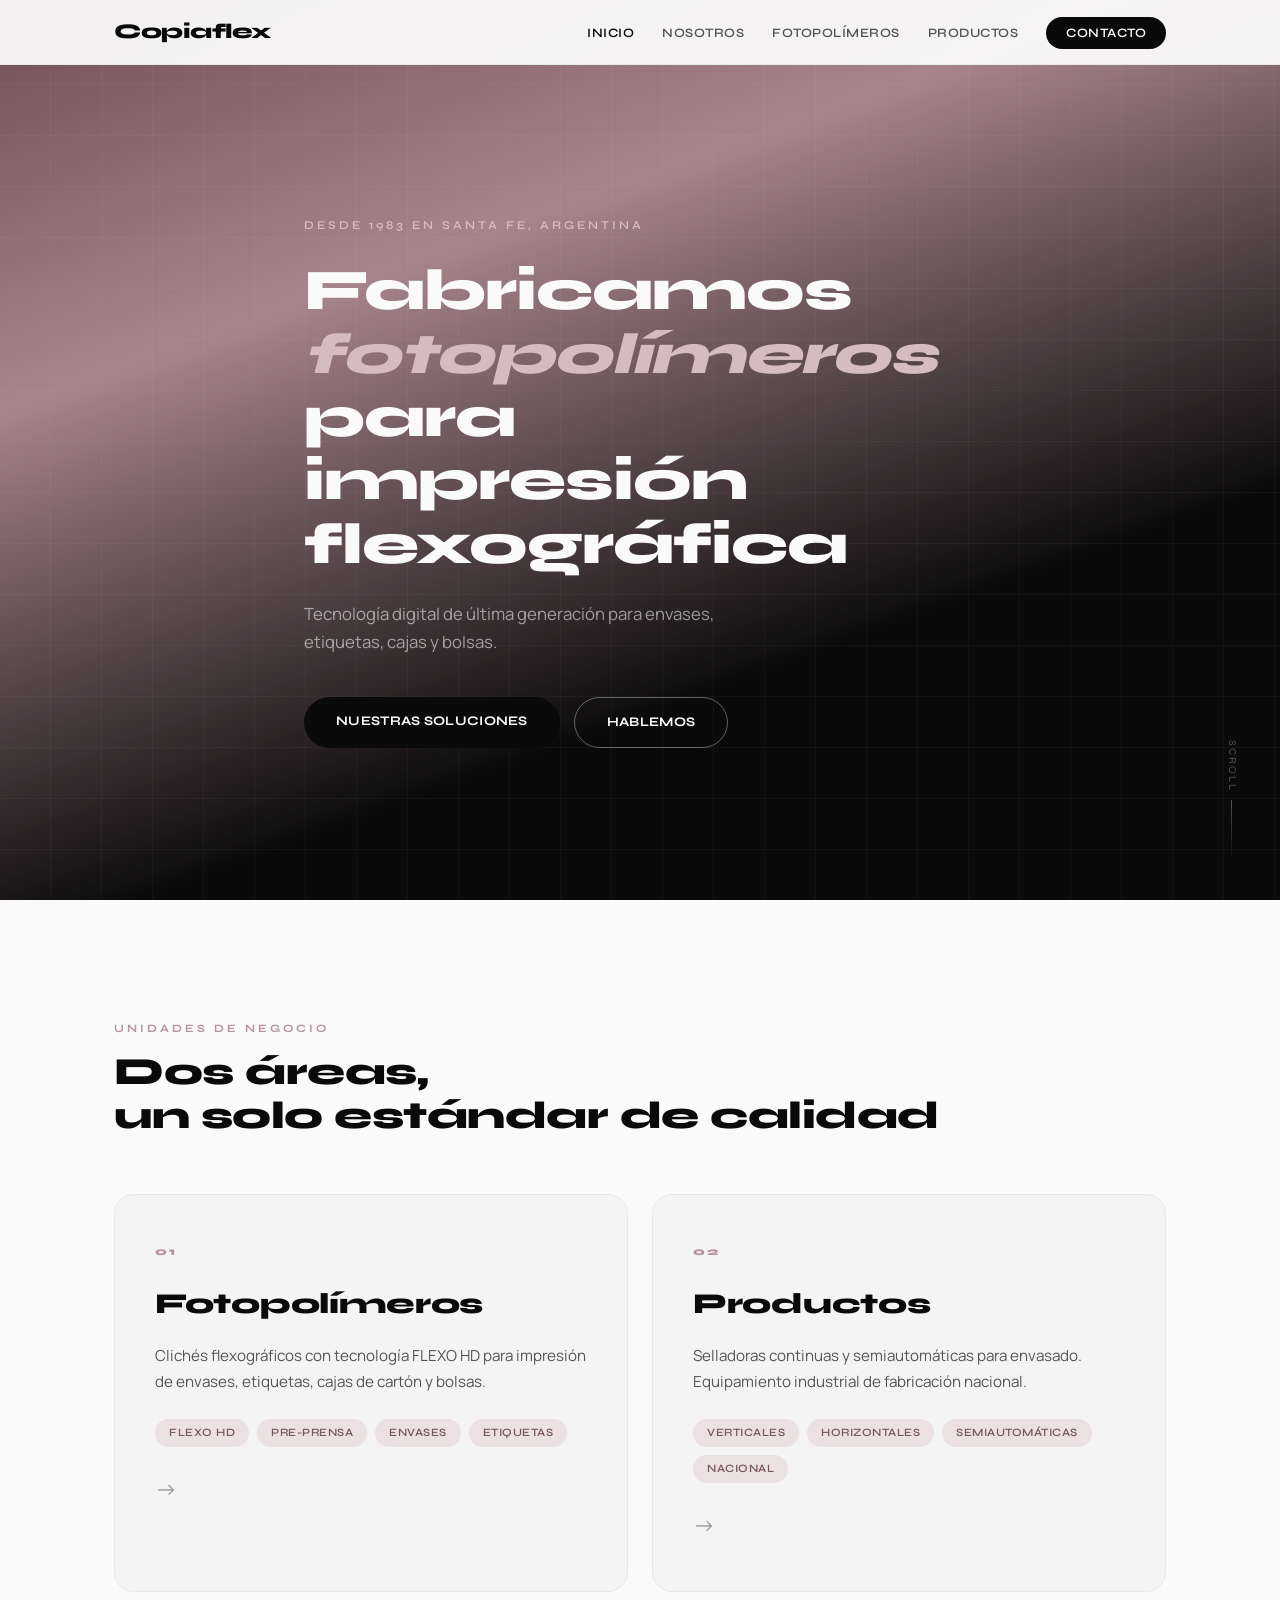
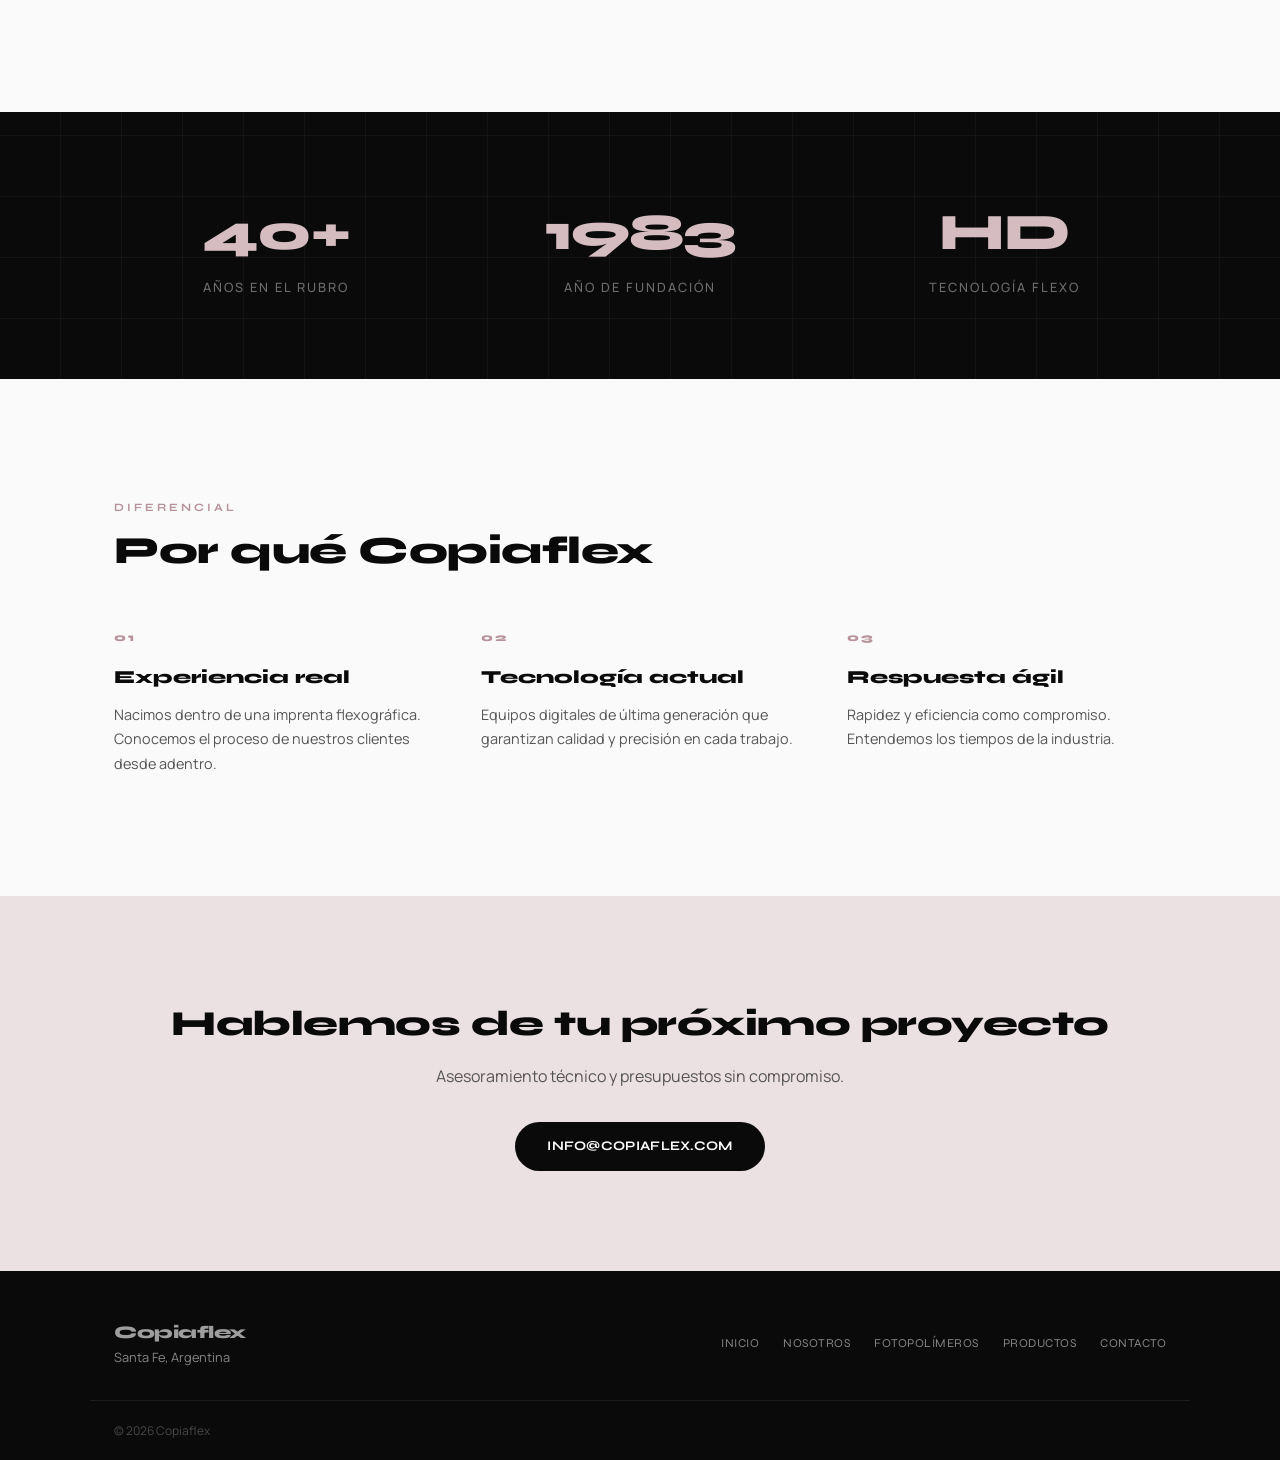
==== v1/index.html @ 8caf172a "Demo Copiaflex - propuestas de diseño web V1 y V2 Co-Authored-By: Claude Opus 4.6 <noreply@anthropic" ====
<!DOCTYPE html>
<html lang="es">
<head>
    <meta charset="UTF-8">
    <meta name="viewport" content="width=device-width, initial-scale=1.0">
    <title>Copiaflex - Fotopolímeros y Equipamiento</title>
    <link rel="icon" type="image/svg+xml" href="favicon.svg">
    <link rel="preconnect" href="https://fonts.googleapis.com">
    <link href="https://fonts.googleapis.com/css2?family=Syne:wght@400;600;700;800&family=Manrope:wght@300;400;500;600;700&display=swap" rel="stylesheet">
    <link rel="stylesheet" href="css/style.css">
</head>
<body>

<header class="header">
    <div class="container header-inner">
        <a href="index.html" class="logo">
            <span class="logo-text">Copiaflex</span>
        </a>
        <nav class="nav">
            <button class="nav-toggle" aria-label="Menú"><span></span><span></span></button>
            <ul class="nav-list">
                <li><a href="index.html" class="active">Inicio</a></li>
                <li><a href="#">Nosotros</a></li>
                <li><a href="#">Fotopolímeros</a></li>
                <li><a href="#">Productos</a></li>
                <li><a href="#contacto" class="nav-cta">Contacto</a></li>
            </ul>
        </nav>
    </div>
</header>

<!-- Hero -->
<section class="hero">
    <div class="hero-mesh"></div>
    <div class="container hero-content">
        <p class="hero-label">Desde 1983 en Santa Fe, Argentina</p>
        <h1>Fabricamos<br><span class="hero-em">fotopolímeros</span> para<br>impresión flexográfica</h1>
        <p class="hero-desc">Tecnología digital de última generación para envases, etiquetas, cajas y bolsas.</p>
        <div class="hero-actions">
            <a href="#unidades" class="btn">Nuestras soluciones</a>
            <a href="#contacto" class="btn btn--ghost">Hablemos</a>
        </div>
    </div>
    <div class="hero-scroll">
        <span>scroll</span>
        <div class="hero-scroll-line"></div>
    </div>
</section>

<!-- Unidades -->
<section class="unidades" id="unidades">
    <div class="container">
        <div class="section-header">
            <p class="label">Unidades de negocio</p>
            <h2>Dos áreas,<br>un solo estándar de calidad</h2>
        </div>

        <div class="cards">
            <a href="#" class="card">
                <div class="card-number">01</div>
                <h3>Fotopolímeros</h3>
                <p>Clichés flexográficos con tecnología FLEXO HD para impresión de envases, etiquetas, cajas de cartón y bolsas.</p>
                <ul class="card-tags">
                    <li>FLEXO HD</li>
                    <li>Pre-prensa</li>
                    <li>Envases</li>
                    <li>Etiquetas</li>
                </ul>
                <span class="card-arrow">&rarr;</span>
            </a>

            <a href="#" class="card">
                <div class="card-number">02</div>
                <h3>Productos</h3>
                <p>Selladoras continuas y semiautomáticas para envasado. Equipamiento industrial de fabricación nacional.</p>
                <ul class="card-tags">
                    <li>Verticales</li>
                    <li>Horizontales</li>
                    <li>Semiautomáticas</li>
                    <li>Nacional</li>
                </ul>
                <span class="card-arrow">&rarr;</span>
            </a>
        </div>
    </div>
</section>

<!-- Cifras -->
<section class="cifras">
    <div class="cifras-mesh"></div>
    <div class="container cifras-grid">
        <div class="cifra">
            <span class="cifra-n">40+</span>
            <span class="cifra-t">años en el rubro</span>
        </div>
        <div class="cifra">
            <span class="cifra-n">1983</span>
            <span class="cifra-t">año de fundación</span>
        </div>
        <div class="cifra">
            <span class="cifra-n">HD</span>
            <span class="cifra-t">tecnología FLEXO</span>
        </div>
    </div>
</section>

<!-- Por qué -->
<section class="porque">
    <div class="container">
        <div class="section-header">
            <p class="label">Diferencial</p>
            <h2>Por qué Copiaflex</h2>
        </div>
        <div class="porque-grid">
            <div class="porque-item">
                <span class="porque-num">01</span>
                <h4>Experiencia real</h4>
                <p>Nacimos dentro de una imprenta flexográfica. Conocemos el proceso de nuestros clientes desde adentro.</p>
            </div>
            <div class="porque-item">
                <span class="porque-num">02</span>
                <h4>Tecnología actual</h4>
                <p>Equipos digitales de última generación que garantizan calidad y precisión en cada trabajo.</p>
            </div>
            <div class="porque-item">
                <span class="porque-num">03</span>
                <h4>Respuesta ágil</h4>
                <p>Rapidez y eficiencia como compromiso. Entendemos los tiempos de la industria.</p>
            </div>
        </div>
    </div>
</section>

<!-- CTA -->
<section class="cta" id="contacto">
    <div class="container cta-inner">
        <h2>Hablemos de tu próximo proyecto</h2>
        <p>Asesoramiento técnico y presupuestos sin compromiso.</p>
        <a href="mailto:info@copiaflex.com" class="btn btn--dark">info@copiaflex.com</a>
    </div>
</section>

<!-- Footer -->
<footer class="footer">
    <div class="container footer-inner">
        <div class="footer-left">
            <span class="logo-text footer-logo-text">Copiaflex</span>
            <p>Santa Fe, Argentina</p>
        </div>
        <div class="footer-right">
            <a href="#">Inicio</a>
            <a href="#">Nosotros</a>
            <a href="#">Fotopolímeros</a>
            <a href="#">Productos</a>
            <a href="#">Contacto</a>
        </div>
    </div>
    <div class="footer-bottom">
        <div class="container">
            <p>&copy; 2026 Copiaflex</p>
        </div>
    </div>
</footer>

<script>
document.querySelector('.nav-toggle').addEventListener('click', function() {
    document.querySelector('.nav-list').classList.toggle('open');
});
</script>
</body>
</html>
---- v1/css/style.css ----
*, *::before, *::after { margin: 0; padding: 0; box-sizing: border-box; }

:root {
    --rose: #b8929a;
    --rose-light: #d4bcc1;
    --rose-pale: #ebe1e3;
    --rose-dark: #7a5660;
    --black: #0a0a0a;
    --white: #fafafa;
    --gray-50: #f4f4f4;
    --gray-100: #e8e8e8;
    --gray-400: #999;
    --gray-600: #555;
    --red: #b83030;
    --font-h: 'Syne', sans-serif;
    --font-b: 'Manrope', sans-serif;
}

html { scroll-behavior: smooth; }
body { font-family: var(--font-b); color: var(--black); background: var(--white); line-height: 1.6; -webkit-font-smoothing: antialiased; }
a { text-decoration: none; color: inherit; }
ul { list-style: none; }
img { max-width: 100%; display: block; }
.container { max-width: 1100px; margin: 0 auto; padding: 0 24px; }

/* --- Header --- */
.header { position: fixed; top: 0; left: 0; right: 0; z-index: 100; background: rgba(250,250,250,0.95); backdrop-filter: blur(12px); border-bottom: 1px solid var(--gray-100); }
.header-inner { display: flex; align-items: center; justify-content: space-between; height: 64px; }
.logo-img { height: 42px; width: auto; }
.logo-text { font-family: var(--font-h); font-size: 1.3rem; font-weight: 800; color: var(--black); letter-spacing: -0.5px; }
.footer-logo-text { color: rgba(255,255,255,0.6); font-size: 1.1rem; }
.nav-list { display: flex; gap: 28px; align-items: center; }
.nav-list a { font-family: var(--font-h); font-size: 0.8rem; font-weight: 600; color: var(--gray-600); letter-spacing: 0.5px; text-transform: uppercase; transition: color 0.2s; }
.nav-list a:hover, .nav-list a.active { color: var(--black); }
.nav-cta { background: var(--black) !important; color: var(--white) !important; padding: 8px 20px !important; border-radius: 100px; }
.nav-cta:hover { background: var(--rose-dark) !important; }
.nav-toggle { display: none; background: none; border: none; cursor: pointer; width: 28px; height: 20px; position: relative; }
.nav-toggle span { display: block; width: 100%; height: 1.5px; background: var(--black); position: absolute; left: 0; transition: 0.3s; }
.nav-toggle span:first-child { top: 0; }
.nav-toggle span:last-child { bottom: 0; }

/* --- Buttons --- */
.btn { display: inline-block; font-family: var(--font-h); font-weight: 700; font-size: 0.82rem; padding: 14px 32px; border-radius: 100px; letter-spacing: 0.3px; text-transform: uppercase; transition: all 0.25s; background: var(--black); color: var(--white); }
.btn:hover { background: var(--rose-dark); transform: translateY(-1px); }
.btn--ghost { background: transparent; color: var(--white); border: 1.5px solid rgba(255,255,255,0.35); }
.btn--ghost:hover { border-color: var(--white); background: rgba(255,255,255,0.08); }
.btn--dark { background: var(--black); color: var(--white); }

/* --- Hero --- */
.hero { position: relative; min-height: 100vh; display: flex; align-items: center; padding: 64px 0 0; background: var(--black); overflow: hidden; }
.hero-mesh { position: absolute; inset: 0; background: linear-gradient(160deg, var(--rose-dark) 0%, var(--rose) 30%, var(--black) 70%); opacity: 0.9; }
.hero-mesh::before { content: ''; position: absolute; inset: 0; background-image: repeating-linear-gradient(0deg, transparent, transparent 50px, rgba(255,255,255,0.04) 50px, rgba(255,255,255,0.04) 51px), repeating-linear-gradient(90deg, transparent, transparent 50px, rgba(255,255,255,0.04) 50px, rgba(255,255,255,0.04) 51px); }
.hero-content { position: relative; z-index: 2; max-width: 720px; }
.hero-label { font-family: var(--font-h); font-size: 0.75rem; font-weight: 600; text-transform: uppercase; letter-spacing: 3px; color: var(--rose-light); margin-bottom: 24px; }
.hero h1 { font-family: var(--font-h); font-size: 3.6rem; font-weight: 800; color: var(--white); line-height: 1.1; margin-bottom: 24px; letter-spacing: -1px; }
.hero-em { color: var(--rose-light); font-style: italic; }
.hero-desc { font-size: 1.05rem; color: rgba(255,255,255,0.55); margin-bottom: 40px; max-width: 460px; font-weight: 400; line-height: 1.7; }
.hero-actions { display: flex; gap: 14px; flex-wrap: wrap; }
.hero-scroll { position: absolute; bottom: 40px; right: 40px; display: flex; flex-direction: column; align-items: center; gap: 8px; z-index: 2; }
.hero-scroll span { font-family: var(--font-h); font-size: 0.65rem; text-transform: uppercase; letter-spacing: 2px; color: rgba(255,255,255,0.3); writing-mode: vertical-rl; }
.hero-scroll-line { width: 1px; height: 60px; background: linear-gradient(to bottom, rgba(255,255,255,0.3), transparent); }

/* --- Section header --- */
.section-header { margin-bottom: 56px; }
.label { font-family: var(--font-h); font-size: 0.7rem; font-weight: 700; text-transform: uppercase; letter-spacing: 3px; color: var(--rose); margin-bottom: 12px; }
.section-header h2 { font-family: var(--font-h); font-size: 2.4rem; font-weight: 800; line-height: 1.15; letter-spacing: -0.5px; }

/* --- Cards (unidades) --- */
.unidades { padding: 120px 0; }
.cards { display: grid; grid-template-columns: 1fr 1fr; gap: 24px; }
.card { display: block; padding: 48px 40px; border-radius: 20px; background: var(--gray-50); border: 1px solid var(--gray-100); transition: all 0.3s; position: relative; overflow: hidden; }
.card:hover { background: var(--black); color: var(--white); border-color: var(--black); transform: translateY(-4px); }
.card-number { font-family: var(--font-h); font-size: 0.7rem; font-weight: 800; color: var(--rose); letter-spacing: 2px; margin-bottom: 20px; }
.card h3 { font-family: var(--font-h); font-size: 1.8rem; font-weight: 800; margin-bottom: 16px; letter-spacing: -0.3px; }
.card p { font-size: 0.95rem; color: var(--gray-600); line-height: 1.7; margin-bottom: 24px; }
.card:hover p { color: rgba(255,255,255,0.6); }
.card-tags { display: flex; flex-wrap: wrap; gap: 8px; margin-bottom: 24px; }
.card-tags li { font-family: var(--font-h); font-size: 0.7rem; font-weight: 600; padding: 5px 14px; border-radius: 100px; background: var(--rose-pale); color: var(--rose-dark); text-transform: uppercase; letter-spacing: 0.5px; }
.card:hover .card-tags li { background: rgba(255,255,255,0.1); color: var(--rose-light); }
.card-arrow { font-size: 1.4rem; color: var(--gray-400); transition: color 0.2s; }
.card:hover .card-arrow { color: var(--rose-light); }

/* --- Cifras --- */
.cifras { position: relative; padding: 80px 0; background: var(--black); overflow: hidden; }
.cifras-mesh { position: absolute; inset: 0; background-image: repeating-linear-gradient(0deg, transparent, transparent 60px, rgba(184,146,154,0.06) 60px, rgba(184,146,154,0.06) 61px), repeating-linear-gradient(90deg, transparent, transparent 60px, rgba(184,146,154,0.06) 60px, rgba(184,146,154,0.06) 61px); }
.cifras-grid { display: grid; grid-template-columns: repeat(3, 1fr); gap: 40px; position: relative; z-index: 1; text-align: center; }
.cifra-n { display: block; font-family: var(--font-h); font-size: 3.2rem; font-weight: 800; color: var(--rose-light); letter-spacing: -1px; }
.cifra-t { font-size: 0.8rem; color: rgba(255,255,255,0.4); text-transform: uppercase; letter-spacing: 2px; font-weight: 500; }

/* --- Por qué --- */
.porque { padding: 120px 0; }
.porque-grid { display: grid; grid-template-columns: repeat(3, 1fr); gap: 48px; }
.porque-num { font-family: var(--font-h); font-size: 0.7rem; font-weight: 800; color: var(--rose); letter-spacing: 2px; display: block; margin-bottom: 16px; }
.porque-item h4 { font-family: var(--font-h); font-size: 1.15rem; font-weight: 800; margin-bottom: 10px; }
.porque-item p { font-size: 0.9rem; color: var(--gray-600); line-height: 1.7; }

/* --- CTA --- */
.cta { padding: 100px 0; background: var(--rose-pale); }
.cta-inner { text-align: center; }
.cta h2 { font-family: var(--font-h); font-size: 2.2rem; font-weight: 800; margin-bottom: 12px; letter-spacing: -0.5px; }
.cta p { color: var(--gray-600); font-size: 1rem; margin-bottom: 32px; }

/* --- Footer --- */
.footer { background: var(--black); color: rgba(255,255,255,0.5); padding-top: 48px; }
.footer-inner { display: flex; justify-content: space-between; align-items: center; padding-bottom: 32px; border-bottom: 1px solid rgba(255,255,255,0.08); }
.footer-logo { height: 36px; filter: brightness(0) invert(1); opacity: 0.7; margin-bottom: 6px; }
.footer-left p { font-size: 0.8rem; }
.footer-right { display: flex; gap: 24px; }
.footer-right a { font-family: var(--font-h); font-size: 0.75rem; text-transform: uppercase; letter-spacing: 0.5px; transition: color 0.2s; }
.footer-right a:hover { color: var(--rose-light); }
.footer-bottom { padding: 20px 0; }
.footer-bottom p { font-size: 0.75rem; color: rgba(255,255,255,0.25); }

/* --- Responsive --- */
@media (max-width: 768px) {
    .nav-toggle { display: block; }
    .nav-list { display: none; position: absolute; top: 64px; left: 0; right: 0; background: var(--white); flex-direction: column; padding: 24px; gap: 16px; border-bottom: 1px solid var(--gray-100); }
    .nav-list.open { display: flex; }
    .hero h1 { font-size: 2.2rem; }
    .hero { min-height: 80vh; }
    .cards { grid-template-columns: 1fr; }
    .cifras-grid { grid-template-columns: 1fr; gap: 24px; }
    .porque-grid { grid-template-columns: 1fr; gap: 32px; }
    .section-header h2 { font-size: 1.8rem; }
    .footer-inner { flex-direction: column; gap: 24px; text-align: center; }
    .footer-right { flex-wrap: wrap; justify-content: center; }
    .hero-scroll { display: none; }
    .hero-actions { flex-direction: column; }
    .hero-actions .btn { text-align: center; }
}
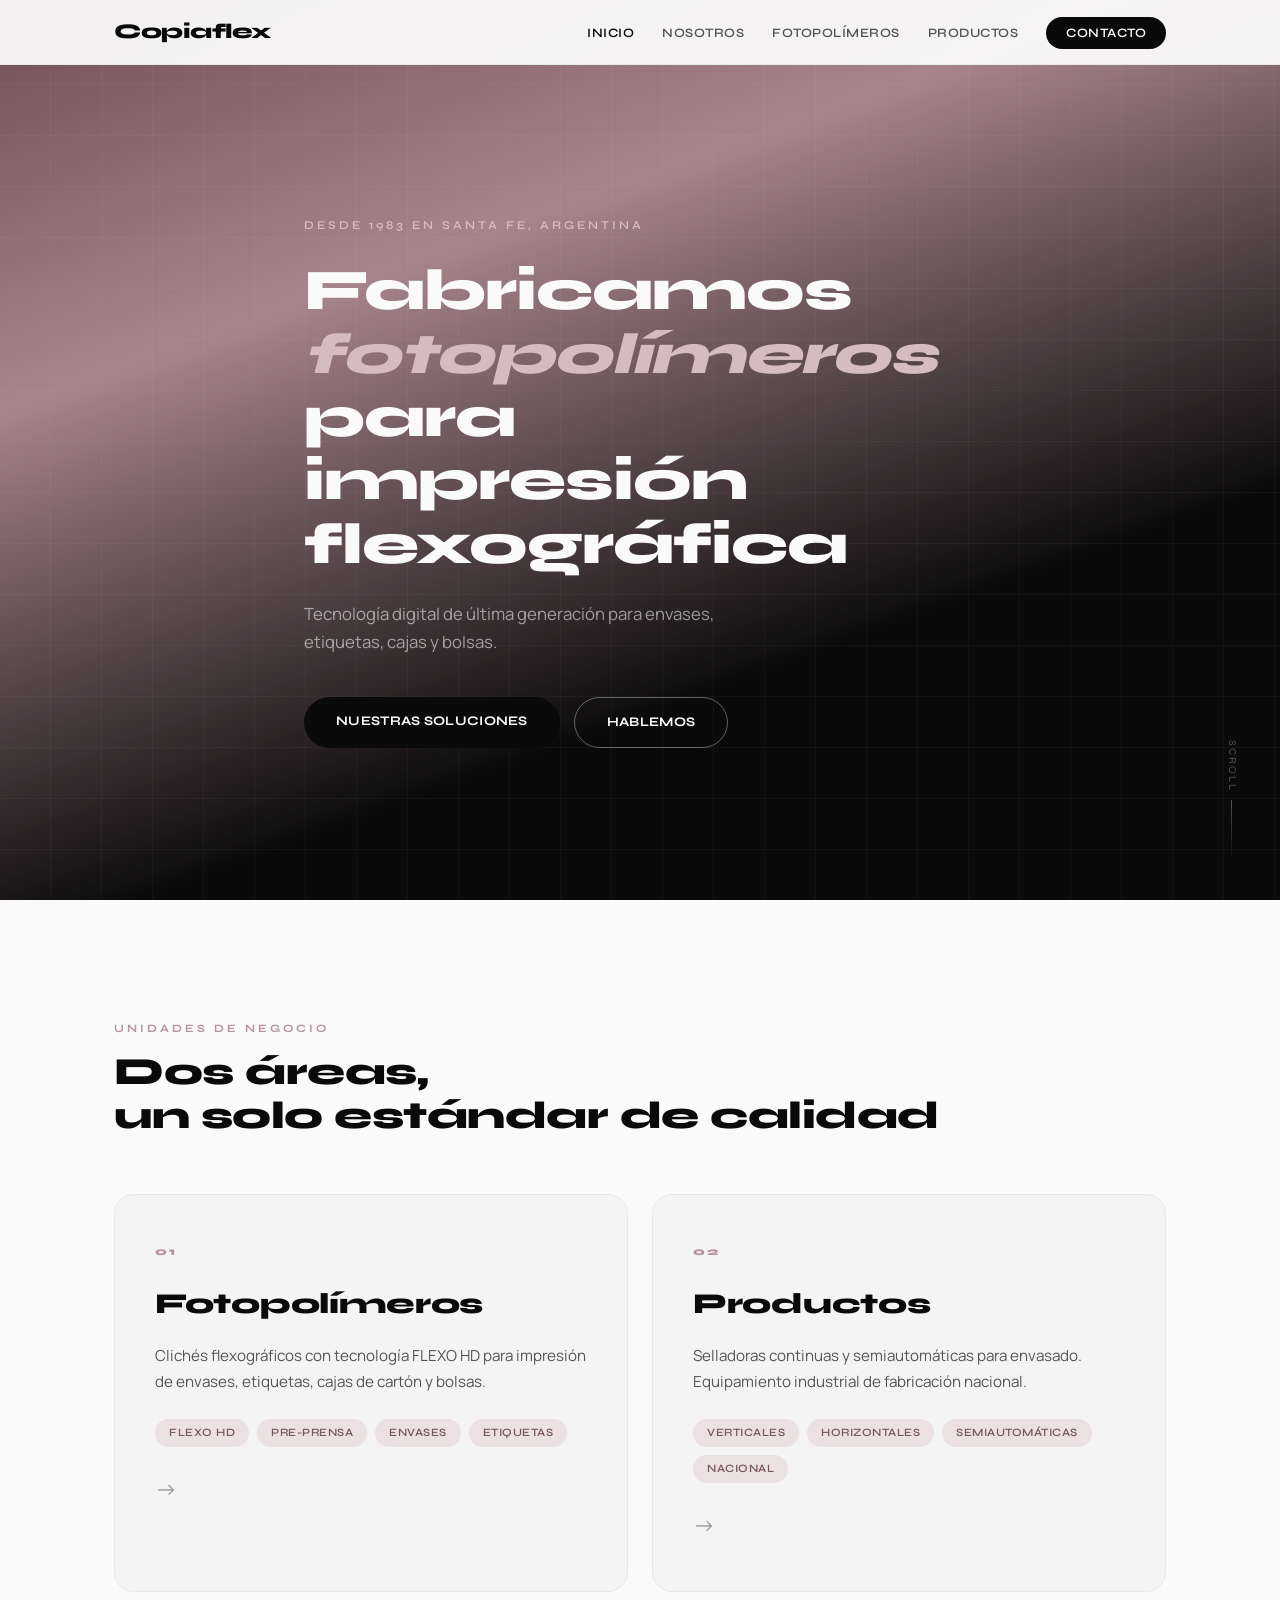
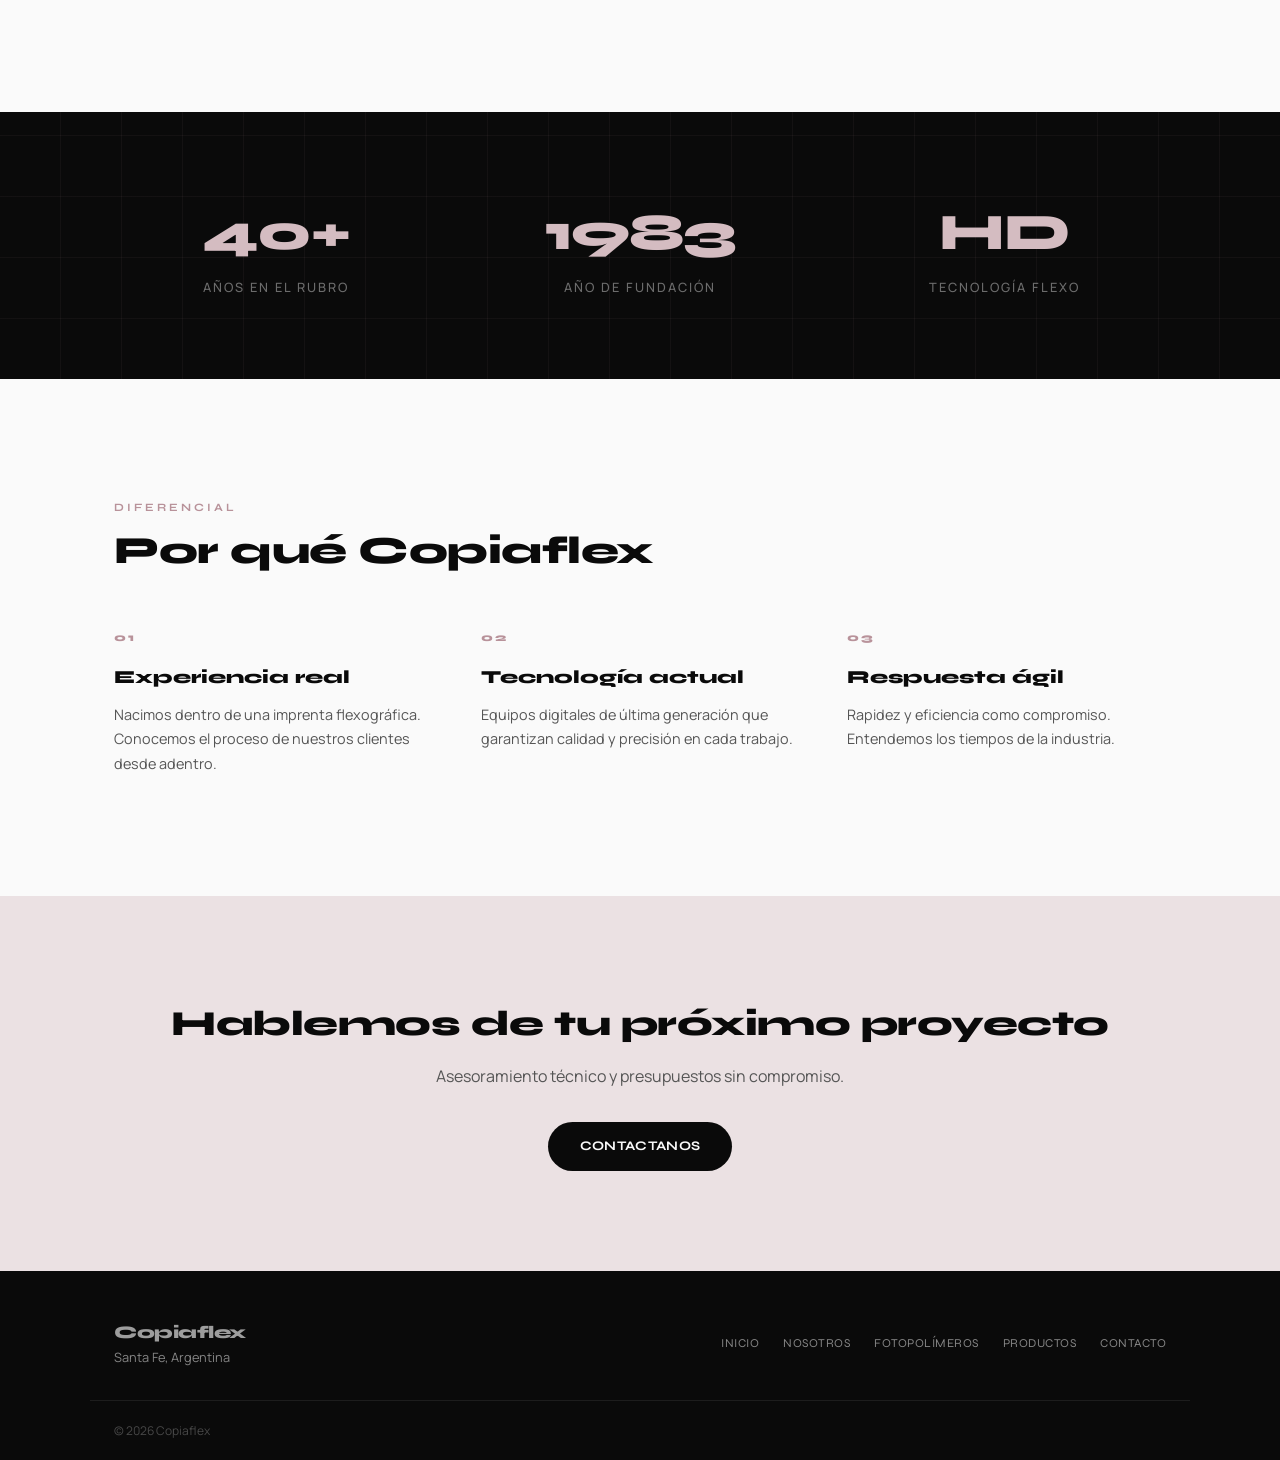
==== commit e6a802e4: "feat: add V1 inner pages and Google Maps to both versions V1: Create nosotros, fotopolimeros, produc" ====
--- a/v1/index.html
+++ b/v1/index.html
@@ -20,10 +20,10 @@
             <button class="nav-toggle" aria-label="Menú"><span></span><span></span></button>
             <ul class="nav-list">
                 <li><a href="index.html" class="active">Inicio</a></li>
-                <li><a href="#">Nosotros</a></li>
-                <li><a href="#">Fotopolímeros</a></li>
-                <li><a href="#">Productos</a></li>
-                <li><a href="#contacto" class="nav-cta">Contacto</a></li>
+                <li><a href="nosotros.html">Nosotros</a></li>
+                <li><a href="fotopolimeros.html">Fotopolímeros</a></li>
+                <li><a href="productos.html">Productos</a></li>
+                <li><a href="contacto.html" class="nav-cta">Contacto</a></li>
             </ul>
         </nav>
     </div>
@@ -56,7 +56,7 @@
         </div>
 
         <div class="cards">
-            <a href="#" class="card">
+            <a href="fotopolimeros.html" class="card">
                 <div class="card-number">01</div>
                 <h3>Fotopolímeros</h3>
                 <p>Clichés flexográficos con tecnología FLEXO HD para impresión de envases, etiquetas, cajas de cartón y bolsas.</p>
@@ -69,7 +69,7 @@
                 <span class="card-arrow">&rarr;</span>
             </a>
 
-            <a href="#" class="card">
+            <a href="productos.html" class="card">
                 <div class="card-number">02</div>
                 <h3>Productos</h3>
                 <p>Selladoras continuas y semiautomáticas para envasado. Equipamiento industrial de fabricación nacional.</p>
@@ -136,7 +136,7 @@
     <div class="container cta-inner">
         <h2>Hablemos de tu próximo proyecto</h2>
         <p>Asesoramiento técnico y presupuestos sin compromiso.</p>
-        <a href="mailto:info@copiaflex.com" class="btn btn--dark">info@copiaflex.com</a>
+        <a href="contacto.html" class="btn btn--dark">Contactanos</a>
     </div>
 </section>
 
@@ -148,11 +148,11 @@
             <p>Santa Fe, Argentina</p>
         </div>
         <div class="footer-right">
-            <a href="#">Inicio</a>
-            <a href="#">Nosotros</a>
-            <a href="#">Fotopolímeros</a>
-            <a href="#">Productos</a>
-            <a href="#">Contacto</a>
+            <a href="index.html">Inicio</a>
+            <a href="nosotros.html">Nosotros</a>
+            <a href="fotopolimeros.html">Fotopolímeros</a>
+            <a href="productos.html">Productos</a>
+            <a href="contacto.html">Contacto</a>
         </div>
     </div>
     <div class="footer-bottom">
--- a/v1/css/style.css
+++ b/v1/css/style.css
@@ -94,6 +94,31 @@
 .porque-item h4 { font-family: var(--font-h); font-size: 1.15rem; font-weight: 800; margin-bottom: 10px; }
 .porque-item p { font-size: 0.9rem; color: var(--gray-600); line-height: 1.7; }
 
+/* --- Page Hero (inner pages) --- */
+.page-hero { position: relative; padding: 160px 0 80px; background: var(--black); overflow: hidden; }
+.page-hero-mesh { position: absolute; inset: 0; background: linear-gradient(160deg, var(--rose-dark) 0%, var(--rose) 30%, var(--black) 70%); opacity: 0.9; }
+.page-hero-mesh::before { content: ''; position: absolute; inset: 0; background-image: repeating-linear-gradient(0deg, transparent, transparent 50px, rgba(255,255,255,0.04) 50px, rgba(255,255,255,0.04) 51px), repeating-linear-gradient(90deg, transparent, transparent 50px, rgba(255,255,255,0.04) 50px, rgba(255,255,255,0.04) 51px); }
+.page-hero-content { position: relative; z-index: 2; max-width: 720px; }
+.page-hero h1 { font-family: var(--font-h); font-size: 3rem; font-weight: 800; color: var(--white); line-height: 1.1; margin-bottom: 20px; letter-spacing: -1px; }
+
+/* --- Contacto Section --- */
+.contacto-section { padding: 100px 0; }
+.contacto-grid { display: grid; grid-template-columns: 1fr 1fr; gap: 80px; align-items: start; }
+.contacto-datos { display: flex; flex-direction: column; gap: 20px; margin-top: 32px; }
+.contacto-dato-label { display: block; font-family: var(--font-h); font-size: 0.7rem; font-weight: 700; text-transform: uppercase; letter-spacing: 2px; color: var(--rose); margin-bottom: 4px; }
+.contacto-dato-value { font-size: 0.95rem; color: var(--black); font-weight: 500; }
+.contacto-form { display: flex; flex-direction: column; gap: 16px; }
+.form-group { display: flex; flex-direction: column; gap: 6px; }
+.form-group label { font-family: var(--font-h); font-size: 0.75rem; font-weight: 700; text-transform: uppercase; letter-spacing: 1px; color: var(--gray-400); }
+.contacto-form input, .contacto-form select, .contacto-form textarea { font-family: var(--font-b); font-size: 1rem; padding: 14px 18px; border: 1px solid var(--gray-100); border-radius: 12px; background: var(--gray-50); color: var(--black); outline: none; transition: border-color 0.2s; min-height: 48px; }
+.contacto-form input:focus, .contacto-form select:focus, .contacto-form textarea:focus { border-color: var(--rose); box-shadow: 0 0 0 3px rgba(184,146,154,0.2); }
+.contacto-form textarea { resize: vertical; min-height: auto; }
+
+/* --- Mapa --- */
+.mapa-section { padding: 0 0 0; }
+.mapa-wrap { width: 100%; height: 450px; background: var(--gray-50); }
+.mapa-wrap iframe { width: 100%; height: 100%; display: block; }
+
 /* --- CTA --- */
 .cta { padding: 100px 0; background: var(--rose-pale); }
 .cta-inner { text-align: center; }
@@ -116,15 +141,20 @@
     .nav-toggle { display: block; }
     .nav-list { display: none; position: absolute; top: 64px; left: 0; right: 0; background: var(--white); flex-direction: column; padding: 24px; gap: 16px; border-bottom: 1px solid var(--gray-100); }
     .nav-list.open { display: flex; }
-    .hero h1 { font-size: 2.2rem; }
+    .hero h1 { font-size: clamp(1.4rem, 6.5vw, 2.2rem); overflow-wrap: break-word; }
     .hero { min-height: 80vh; }
     .cards { grid-template-columns: 1fr; }
+    .card h3 { font-size: 1.4rem; }
     .cifras-grid { grid-template-columns: 1fr; gap: 24px; }
     .porque-grid { grid-template-columns: 1fr; gap: 32px; }
-    .section-header h2 { font-size: 1.8rem; }
+    .section-header h2 { font-size: clamp(1.4rem, 5vw, 1.8rem); }
     .footer-inner { flex-direction: column; gap: 24px; text-align: center; }
     .footer-right { flex-wrap: wrap; justify-content: center; }
     .hero-scroll { display: none; }
     .hero-actions { flex-direction: column; }
     .hero-actions .btn { text-align: center; }
+    .page-hero h1 { font-size: clamp(1.6rem, 7vw, 2.4rem); overflow-wrap: break-word; }
+    .page-hero { padding: 120px 0 60px; }
+    .contacto-grid { grid-template-columns: 1fr; gap: 40px; }
+    .mapa-wrap { height: 300px; }
 }
